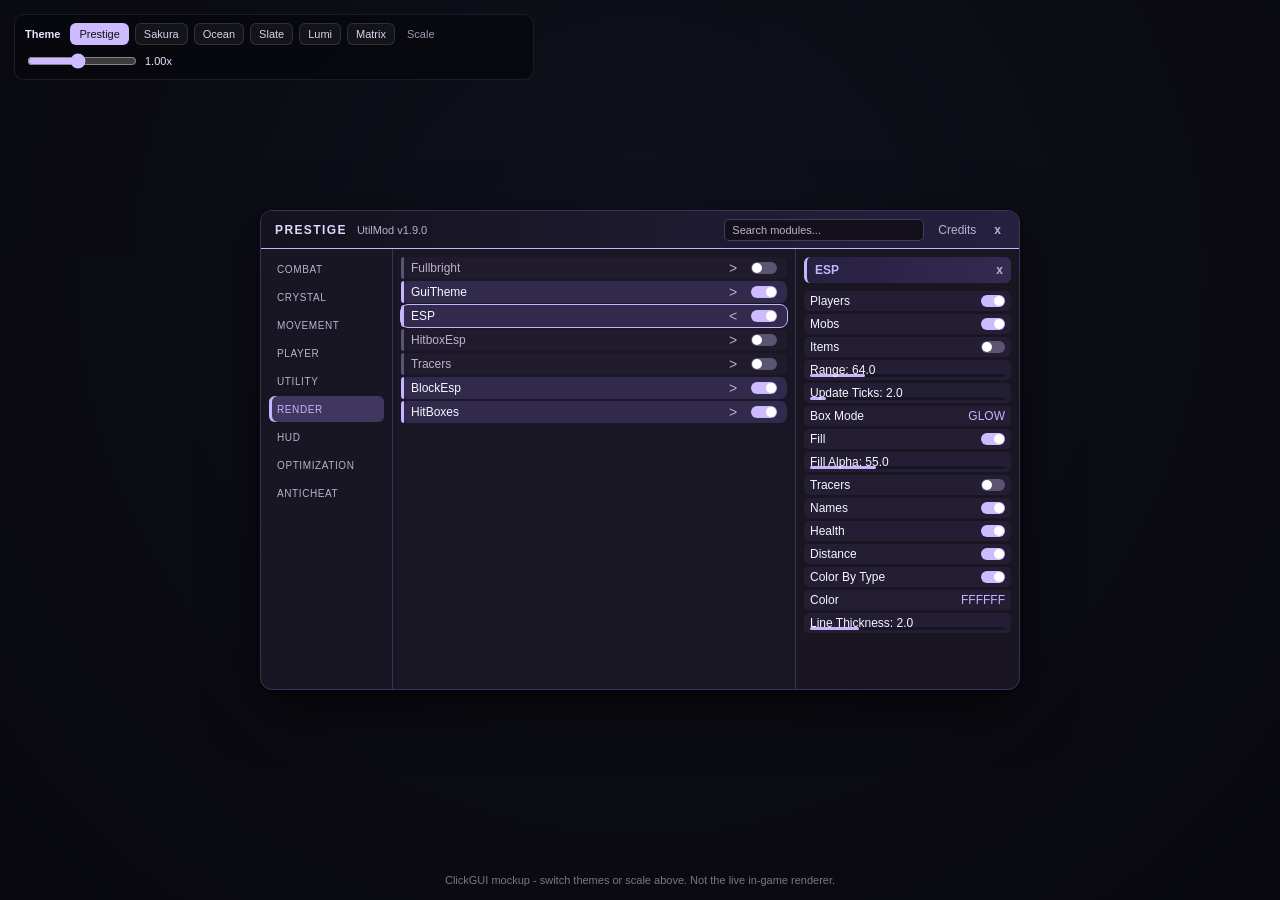
==== gui-preview.html @ ff558e58 "Flux 2.0 release" ====
<!doctype html>
<html lang="en" data-theme="prestige">
<head>
<meta charset="utf-8">
<meta name="viewport" content="width=device-width, initial-scale=1">
<title>UtilMod ClickGUI Preview</title>
<style>
  :root {
    --ui-scale: 1;
    --overlay: rgba(11, 10, 18, .58);
    --title: #14121c;
    --accent: #c4b5fd;
    --title-accent: #ddd6fe;
    --panel: rgba(27, 24, 38, .97);
    --panel-border: #3b3355;
    --header: #262041;
    --header-end: #342a52;
    --row: #1f1b2c;
    --row-enabled: #322a4c;
    --row-hover: #40365e;
    --setting: #231e34;
    --setting-hover: #332b4c;
    --text: #f7f5ff;
    --text-dim: #b9b2cc;
    --on: #cdbaff;
    --off: #5c5572;
    --track: #171423;
    --search: #13101c;
    --outline: #453c60;
    --shadow: rgba(0,0,0,.60);
    --radius: 12px;
  }

  html[data-theme="sakura"] {
    --overlay: rgba(26, 18, 28, .54);
    --title: #1b151b;
    --accent: #ffb3c8;
    --title-accent: #ffc6d6;
    --panel: rgba(38, 28, 40, .97);
    --panel-border: #5a3a50;
    --header: #382739;
    --header-end: #482d43;
    --row: #2c2130;
    --row-enabled: #473245;
    --row-hover: #5a3e54;
    --setting: #2c202b;
    --setting-hover: #3f2d3b;
    --text: #fff5f9;
    --text-dim: #d8b9c7;
    --on: #ffb0c9;
    --off: #6b5361;
    --track: #1c151e;
    --search: #161119;
    --outline: #5a4253;
  }

  html[data-theme="ocean"] {
    --overlay: rgba(10, 24, 34, .56);
    --title: #0f1a24;
    --accent: #7dd3fc;
    --title-accent: #bae6fd;
    --panel: rgba(22, 38, 51, .97);
    --panel-border: #2e5670;
    --header: #1d3748;
    --header-end: #23465b;
    --row: #1a2e3d;
    --row-enabled: #244659;
    --row-hover: #315f7e;
    --setting: #1b3040;
    --setting-hover: #284a61;
    --text: #f0faff;
    --text-dim: #b4cddc;
    --on: #8ee1ff;
    --off: #527286;
    --track: #11212d;
    --search: #0c1822;
    --outline: #355b74;
  }

  html[data-theme="slate"] {
    --overlay: rgba(20, 22, 24, .54);
    --title: #1b1d20;
    --accent: #bfc6cf;
    --title-accent: #dde1e6;
    --panel: rgba(32, 35, 40, .97);
    --panel-border: #3a3f47;
    --header: #292d33;
    --header-end: #31363e;
    --row: #24272c;
    --row-enabled: #343a42;
    --row-hover: #414851;
    --setting: #252930;
    --setting-hover: #323840;
    --text: #eef1f4;
    --text-dim: #a5acb6;
    --on: #d2d8df;
    --off: #5a616b;
    --track: #1a1d21;
    --search: #121417;
    --outline: #484f58;
    --shadow: rgba(0,0,0,.55);
  }

  html[data-theme="lumi"] {
    --overlay: rgba(67, 59, 107, .40);
    --title: #f7f5ff;
    --accent: #7c5ce0;
    --title-accent: #7c5ce0;
    --panel: rgba(248, 247, 253, .98);
    --panel-border: #d8d2ea;
    --header: #ede9fa;
    --header-end: #e2d9ff;
    --row: #ffffff;
    --row-enabled: #ede7ff;
    --row-hover: #e4dcfa;
    --setting: #f1eefb;
    --setting-hover: #e8e1f8;
    --text: #241e3a;
    --text-dim: #6f6890;
    --on: #12a594;
    --off: #cfc6e8;
    --track: #e6e0f5;
    --search: #ffffff;
    --outline: #cfc6e8;
    --shadow: rgba(40, 30, 70, .22);
  }

  html[data-theme="matrix"] {
    --overlay: rgba(7, 8, 10, .60);
    --title: #101013;
    --accent: #ff3b3b;
    --title-accent: #ff3b3b;
    --panel: rgba(16, 16, 19, .97);
    --panel-border: #2c2c33;
    --header: #1a1a1f;
    --header-end: #101013;
    --row: #1a1a1e;
    --row-enabled: #2a1417;
    --row-hover: #25252b;
    --setting: #17171b;
    --setting-hover: #212127;
    --text: #ececf0;
    --text-dim: #8b8b95;
    --on: #ff3b3b;
    --off: #4b4b54;
    --track: #0d0d10;
    --search: #0e0e11;
    --outline: #34343c;
  }

  * { box-sizing: border-box; }
  body {
    margin: 0;
    min-height: 100vh;
    display: flex;
    align-items: center;
    justify-content: center;
    background: radial-gradient(circle at 50% 30%, #1b2030 0%, #0d0f16 55%, #07080c 100%);
    font-family: "Segoe UI", Tahoma, Geneva, Verdana, sans-serif;
    color: var(--text);
    overflow: hidden;
  }

  .toolbar {
    position: fixed;
    top: 14px;
    left: 14px;
    z-index: 20;
    display: flex;
    flex-wrap: wrap;
    gap: 6px;
    align-items: center;
    max-width: 520px;
    padding: 8px 10px;
    border-radius: 10px;
    background: rgba(8, 8, 14, .72);
    border: 1px solid rgba(255,255,255,.08);
    font-size: 11px;
  }
  .toolbar button {
    border: 1px solid rgba(255,255,255,.12);
    background: rgba(255,255,255,.05);
    color: #d8d3e8;
    padding: 4px 8px;
    border-radius: 6px;
    cursor: pointer;
    font: inherit;
  }
  .toolbar button.active {
    background: var(--on);
    color: #111;
    border-color: transparent;
  }
  .toolbar label { margin-left: 6px; color: #9c96b0; }
  .toolbar input[type="range"] { width: 110px; accent-color: var(--on); }

  .overlay {
    position: fixed;
    inset: 0;
    background: var(--overlay);
  }

  .shell {
    position: relative;
    z-index: 5;
    width: 760px;
    height: 480px;
  }

  .window {
    position: absolute;
    top: 0;
    left: 0;
    width: 760px;
    height: 480px;
    transform: scale(var(--ui-scale));
    transform-origin: top left;
    display: grid;
    grid-template-rows: 38px 1fr;
    border-radius: var(--radius);
    border: 1px solid var(--panel-border);
    background: var(--panel);
    box-shadow: 0 18px 55px var(--shadow), 0 2px 8px rgba(0,0,0,.35);
    overflow: hidden;
    font-size: 12px;
    user-select: none;
  }

  .titlebar {
    display: flex;
    align-items: center;
    gap: 10px;
    padding: 0 14px;
    background: linear-gradient(90deg, var(--title) 0%, var(--header) 100%);
    border-bottom: 1px solid var(--accent);
    position: relative;
  }
  .wordmark { font-weight: 700; letter-spacing: 1.4px; color: var(--title-accent); }
  .version { color: var(--text-dim); font-size: 11px; }
  .search {
    margin-left: auto;
    width: 200px;
    height: 22px;
    border-radius: 5px;
    border: 1px solid var(--outline);
    background: var(--search);
    color: var(--text-dim);
    display: flex;
    align-items: center;
    padding: 0 7px;
    font-size: 11px;
  }
  .title-action { color: var(--text-dim); cursor: pointer; padding: 4px; }
  .title-action:hover { color: var(--accent); }

  .body { display: grid; grid-template-columns: 132px 1fr 224px; min-height: 0; }
  .sidebar {
    padding: 5px 8px;
    border-right: 1px solid var(--panel-border);
    background: rgba(0,0,0,.06);
  }
  .cat {
    height: 26px;
    margin: 2px 0;
    display: flex;
    align-items: center;
    padding: 0 8px;
    border-radius: 6px;
    color: var(--text-dim);
    font-size: 10px;
    letter-spacing: .6px;
    cursor: pointer;
  }
  .cat.active {
    background: var(--row-hover);
    color: var(--accent);
    box-shadow: inset 3px 0 0 var(--accent);
  }

  .modules, .settings {
    min-height: 0;
    padding: 8px;
    overflow: hidden;
  }
  .settings { border-left: 1px solid var(--panel-border); background: rgba(0,0,0,.05); }
  .module {
    height: 22px;
    margin-bottom: 2px;
    display: grid;
    grid-template-columns: 3px 1fr 22px 30px;
    align-items: center;
    gap: 7px;
    padding-right: 6px;
    border-radius: 7px;
    background: var(--row);
    color: var(--text-dim);
    cursor: pointer;
  }
  .module .stripe { width: 3px; height: 22px; background: var(--off); border-radius: 3px 0 0 3px; }
  .module.on { background: var(--row-enabled); color: var(--text); }
  .module.on .stripe { background: var(--accent); }
  .module.selected { outline: 1px solid var(--accent); }
  .module:hover { background: var(--row-hover); }
  .module .arrow { color: var(--text-dim); text-align: center; font-size: 14px; line-height: 1; }
  .pill {
    width: 26px; height: 12px; border-radius: 6px;
    background: var(--off); position: relative;
  }
  .module.on .pill { background: var(--on); }
  .pill::after {
    content: ""; position: absolute; top: 1px; left: 1px;
    width: 10px; height: 10px; border-radius: 50%; background: #fff;
    transition: left .15s ease;
  }
  .module.on .pill::after { left: 15px; }

  .settings-head {
    height: 26px;
    display: flex;
    align-items: center;
    padding: 0 8px;
    border-radius: 6px;
    background: linear-gradient(90deg, var(--header), var(--header-end));
    border-left: 3px solid var(--accent);
    color: var(--accent);
    font-weight: 600;
    margin-bottom: 8px;
  }
  .settings-head .x { margin-left: auto; color: var(--text-dim); }

  .setting {
    height: 20px;
    margin-bottom: 3px;
    display: flex;
    align-items: center;
    padding: 0 6px;
    border-radius: 5px;
    background: var(--setting);
    color: var(--text);
    position: relative;
    overflow: hidden;
  }
  .setting:hover { background: var(--setting-hover); }
  .setting .name { position: relative; z-index: 2; }
  .setting .value { margin-left: auto; color: var(--accent); position: relative; z-index: 2; }
  .setting .track {
    position: absolute; bottom: 3px; left: 6px; right: 6px; height: 3px;
    background: var(--track); border-radius: 2px;
  }
  .setting .track span { display: block; height: 100%; background: var(--accent); border-radius: 2px; }
  .setting.bool .toggle {
    margin-left: auto; width: 24px; height: 12px; border-radius: 6px;
    background: var(--off); position: relative;
  }
  .setting.bool.on .toggle { background: var(--on); }
  .setting.bool .toggle::after {
    content: ""; position: absolute; top: 1px; left: 1px;
    width: 10px; height: 10px; border-radius: 50%; background: #fff;
  }
  .setting.bool.on .toggle::after { left: 13px; }

  .hint {
    position: fixed;
    bottom: 14px;
    left: 50%;
    transform: translateX(-50%);
    color: rgba(255,255,255,.45);
    font-size: 11px;
    z-index: 20;
  }
</style>
</head>
<body>
  <div class="toolbar">
    <strong style="color:#e8e3ff;margin-right:4px;">Theme</strong>
    <button data-theme-btn="prestige" class="active">Prestige</button>
    <button data-theme-btn="sakura">Sakura</button>
    <button data-theme-btn="ocean">Ocean</button>
    <button data-theme-btn="slate">Slate</button>
    <button data-theme-btn="lumi">Lumi</button>
    <button data-theme-btn="matrix">Matrix</button>
    <label for="scale">Scale</label>
    <input id="scale" type="range" min="0.7" max="1.35" step="0.05" value="1">
    <span id="scaleValue" style="color:#e8e3ff;min-width:34px;">1.00x</span>
  </div>

  <div class="overlay"></div>

  <div class="shell" id="shell">
    <div class="window">
      <div class="titlebar">
        <span class="wordmark">PRESTIGE</span>
        <span class="version">UtilMod v1.9.0</span>
        <div class="search">Search modules...</div>
        <span class="title-action">Credits</span>
        <span class="title-action" style="font-weight:700;">x</span>
      </div>

      <div class="body">
        <div class="sidebar" id="sidebar"></div>
        <div class="modules" id="modules"></div>
        <div class="settings">
          <div class="settings-head">ESP <span class="x">x</span></div>
          <div id="settings-list"></div>
        </div>
      </div>
    </div>
  </div>

  <div class="hint">ClickGUI mockup - switch themes or scale above. Not the live in-game renderer.</div>

<script>
  const categories = [
    "COMBAT", "CRYSTAL", "MOVEMENT", "PLAYER", "UTILITY", "RENDER", "HUD", "OPTIMIZATION", "ANTICHEAT"
  ];

  const modules = {
    COMBAT: ["Aura", "AimAssist", "AutoCrit", "AutoMace", "MaceSmashBoost", "MaceStunLock", "SwordCombat", "SilentAim", "TriggerBot", "AutoClicker", "Criticals", "Reach"],
    CRYSTAL: ["AutoCrystal", "AnchorMacro", "SafeAnchor", "AutoHitCrystal", "CrystalOptimizer", "AutoTrap"],
    MOVEMENT: ["Fly", "Speed", "NoKnockback", "NoFall", "AutoJump"],
    PLAYER: ["AutoBreach", "AutoSpearLunge", "KeyPearl", "KeyWindCharge", "PearlCatch"],
    UTILITY: ["AutoEat", "AutoTotem", "AntiHunger", "AutoMine", "FastMine", "BaseFinder"],
    RENDER: ["Fullbright", "GuiTheme", "ESP", "HitboxEsp", "Tracers", "BlockEsp", "HitBoxes"],
    HUD: ["HUD", "Credits", "Keybinds", "CombatHUD"],
    OPTIMIZATION: ["Performance", "LagMeter"],
    ANTICHEAT: ["AntiCheat"]
  };

  const settings = [
    { type: "bool", name: "Players", on: true },
    { type: "bool", name: "Mobs", on: true },
    { type: "bool", name: "Items", on: false },
    { type: "num", name: "Range", value: "64.0", pct: 28 },
    { type: "num", name: "Update Ticks", value: "2.0", pct: 8 },
    { type: "enum", name: "Box Mode", value: "GLOW" },
    { type: "bool", name: "Fill", on: true },
    { type: "num", name: "Fill Alpha", value: "55.0", pct: 34 },
    { type: "bool", name: "Tracers", on: false },
    { type: "bool", name: "Names", on: true },
    { type: "bool", name: "Health", on: true },
    { type: "bool", name: "Distance", on: true },
    { type: "bool", name: "Color By Type", on: true },
    { type: "enum", name: "Color", value: "FFFFFF" },
    { type: "num", name: "Line Thickness", value: "2.0", pct: 25 }
  ];

  let activeCategory = "RENDER";

  function renderSidebar() {
    const el = document.getElementById("sidebar");
    el.innerHTML = categories.map(c =>
      `<div class="cat ${c === activeCategory ? "active" : ""}" data-cat="${c}">${c}</div>`
    ).join("");
    el.querySelectorAll(".cat").forEach(node => {
      node.addEventListener("click", () => {
        activeCategory = node.dataset.cat;
        renderSidebar();
        renderModules();
      });
    });
  }

  function renderModules() {
    const el = document.getElementById("modules");
    const list = modules[activeCategory] || [];
    el.innerHTML = list.map((name, i) => {
      const on = (i === 2 || i === 5 || name === "ESP" || name === "GuiTheme" || name === "HitBoxes");
      const selected = name === "ESP";
      return `<div class="module ${on ? "on" : ""} ${selected ? "selected" : ""}">
        <div class="stripe"></div>
        <div>${name}</div>
        <div class="arrow">${selected ? "<" : ">"}</div>
        <div class="pill"></div>
      </div>`;
    }).join("");
    el.querySelectorAll(".module").forEach(node => {
      node.addEventListener("click", () => node.classList.toggle("on"));
    });
  }

  function renderSettings() {
    const el = document.getElementById("settings-list");
    el.innerHTML = settings.map(s => {
      if (s.type === "bool") {
        return `<div class="setting bool ${s.on ? "on" : ""}">
          <span class="name">${s.name}</span><span class="toggle"></span>
        </div>`;
      }
      if (s.type === "num") {
        return `<div class="setting">
          <span class="name">${s.name}: ${s.value}</span>
          <span class="track"><span style="width:${s.pct}%"></span></span>
        </div>`;
      }
      return `<div class="setting"><span class="name">${s.name}</span><span class="value">${s.value}</span></div>`;
    }).join("");
    el.querySelectorAll(".setting.bool").forEach(node => {
      node.addEventListener("click", () => node.classList.toggle("on"));
    });
  }

  document.querySelectorAll("[data-theme-btn]").forEach(btn => {
    btn.addEventListener("click", () => {
      document.documentElement.dataset.theme = btn.dataset.themeBtn;
      document.querySelectorAll("[data-theme-btn]").forEach(b => b.classList.remove("active"));
      btn.classList.add("active");
    });
  });

  const scale = document.getElementById("scale");
  const scaleValue = document.getElementById("scaleValue");
  function applyScale() {
    const s = parseFloat(scale.value);
    document.documentElement.style.setProperty("--ui-scale", s);
    const shell = document.getElementById("shell");
    shell.style.width = (760 * s) + "px";
    shell.style.height = (480 * s) + "px";
    scaleValue.textContent = s.toFixed(2) + "x";
  }
  scale.addEventListener("input", applyScale);

  renderSidebar();
  renderModules();
  renderSettings();
  applyScale();
</script>
</body>
</html>
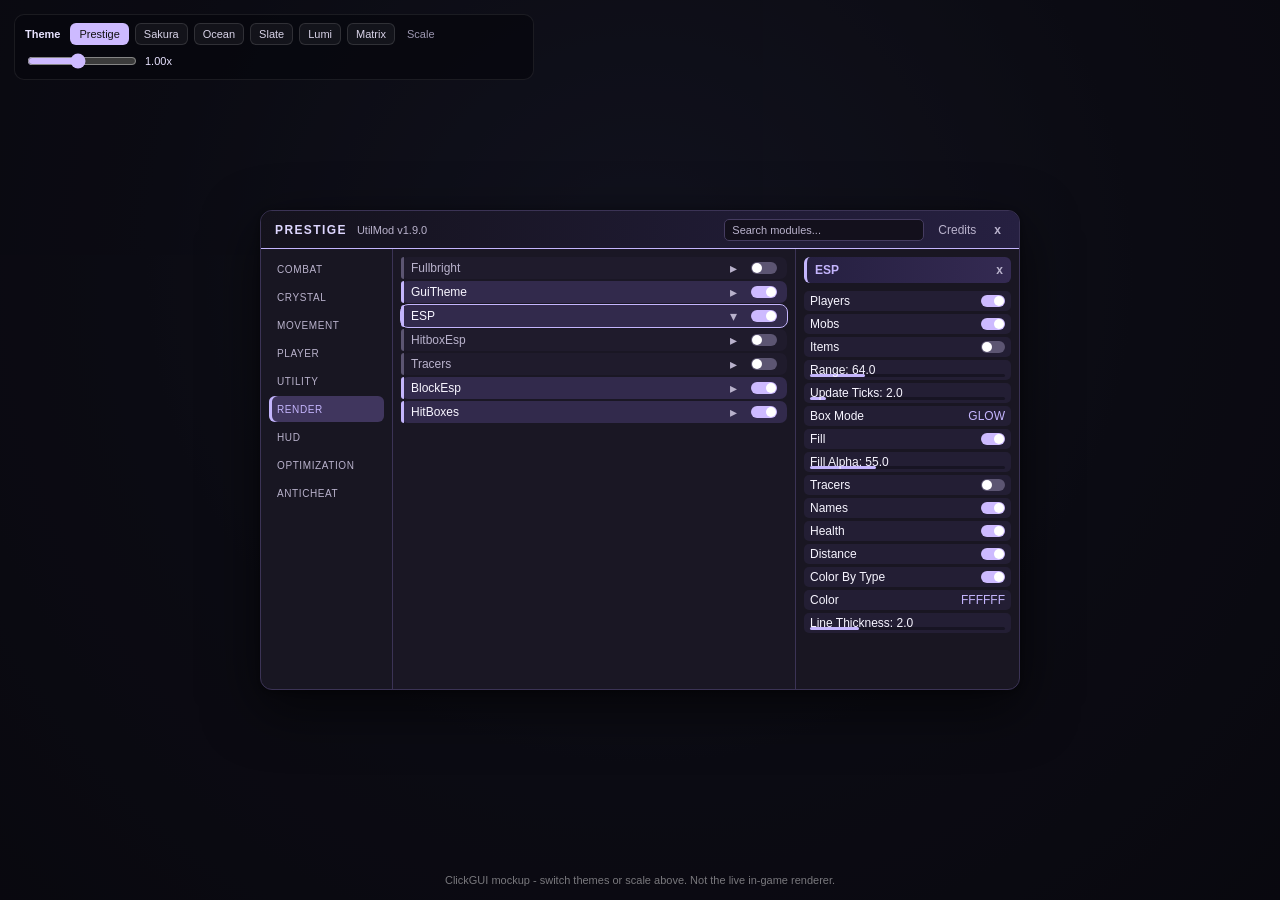
==== commit 750dfce7: "Fix remaining preview chevrons and publish gallery mockups" ====
--- a/gui-preview.html
+++ b/gui-preview.html
@@ -469,7 +469,7 @@
       return `<div class="module ${on ? "on" : ""} ${selected ? "selected" : ""}">
         <div class="stripe"></div>
         <div>${name}</div>
-        <div class="arrow">${selected ? "<" : ">"}</div>
+        <div class="arrow">${selected ? "▾" : "▸"}</div>
         <div class="pill"></div>
       </div>`;
     }).join("");
